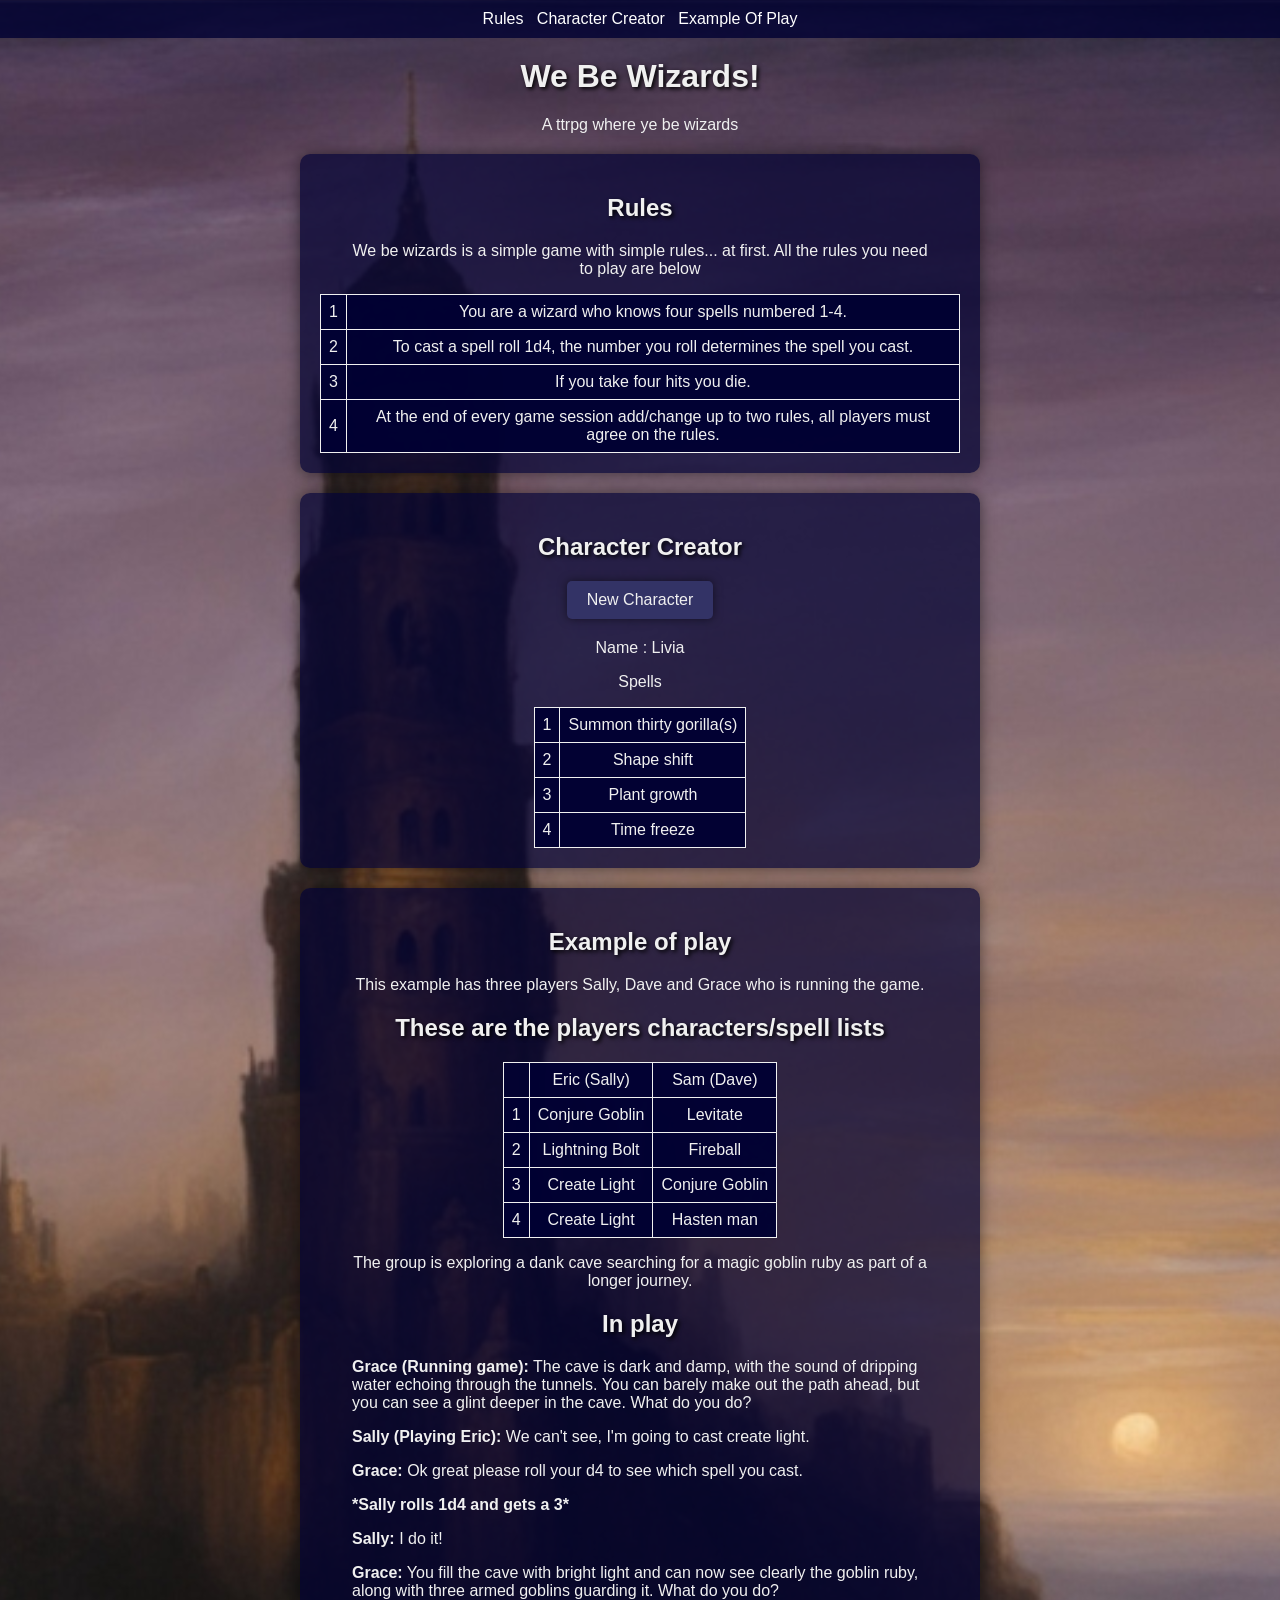
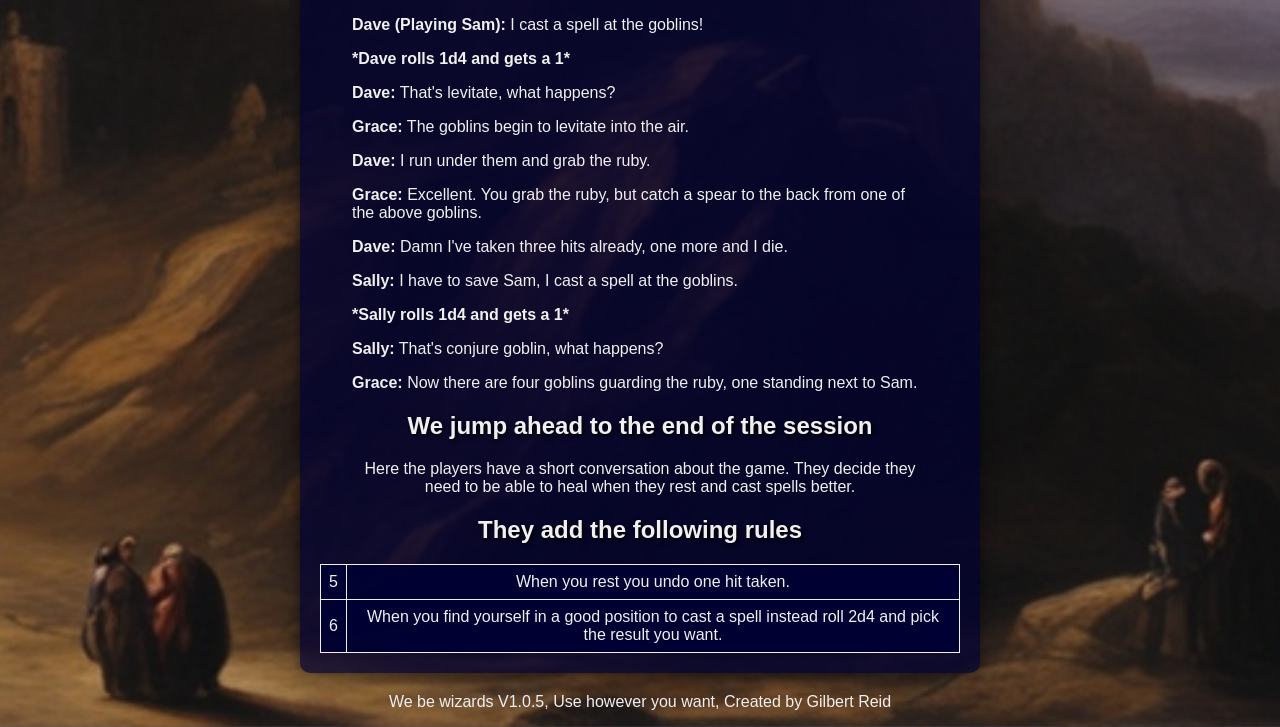
==== index.html @ 0f16133d "updating the image to one with free usage rights" ====
<!DOCTYPE html>
<html>

<head>
    <meta charset="UTF-8">
    <meta name="author" content="Gilbert Reid">
    <meta name="description" content="A game for wizards">
    <meta name="viewport" content="width=device-width, initial-scale=1.0">
    <link href="styles.css" rel="stylesheet">
    <title>We Be Wizards</title>
</head>

<body>
    <nav>
        <a href="#rules">&nbsp;Rules&nbsp;</a>
        <a href="#character-creator">&nbsp;Character Creator&nbsp;</a>
        <a href="#play-example">&nbsp;Example Of Play&nbsp;</a>
    </nav>

    <header>
        <h1>We Be Wizards!</h1>
        <p>A ttrpg where ye be wizards</p>
    </header>

    <section id="rules">
        <h1>Rules</h1>
        <p>We be wizards is a simple game with simple rules... at first. All the rules you need to play are below</p>
        <table>
            <tr>
                <td>1</td>
                <td>You are a wizard who knows four spells numbered 1-4.</td>
            </tr>
            <tr>
                <td>2</td>
                <td>To cast a spell roll 1d4, the number you roll determines the spell you cast.</td>
            </tr>
            <tr>
                <td>3</td>
                <td>If you take four hits you die.</td>
            </tr>
            <tr>
                <td>4</td>
                <td>At the end of every game session add/change up to two rules, all players must agree on the rules.</td>
            </tr>
        </table>
    </section>

    <section id="character-creator">
        <h1>Character Creator</h1>
        <a><button onclick="generateCharacter()">New Character</button></a>
        
        <p>Name : <span id="characterName">?</span></p>
        <p>Spells</p>
        <table>
            <tr>
                <td>1</td>
                <td><span id="spell1">?</span></td>
            </tr>
            <tr>
                <td>2</td>
                <td><span id="spell2">?</span></td>
            </tr>
            <tr>
                <td>3</td>
                <td><span id="spell3">?</span></td>
            </tr>
            <tr>
                <td>4</td>
                <td><span id="spell4">?</span></td>
            </tr>
        </table>
    </section>

    <section id="play-example">
        <h1>Example of play</h1>
        <p>This example has three players Sally, Dave and Grace who is running the game.</p>
        <h1>These are the players characters/spell lists</h1>
        <table>
            <th>
                <td>Eric (Sally)</td>
                <td>Sam (Dave)</td>
            </th>
            <tr>
                <td>1</td>
                <td>Conjure Goblin</td>
                <td>Levitate</td>
            </tr>
            <tr>
                <td>2</td>
                <td>Lightning Bolt</td>
                <td>Fireball</td>
            </tr>
            <tr>
                <td>3</td>
                <td>Create Light</td>
                <td>Conjure Goblin</td>
            </tr>
            <tr>
                <td>4</td>
                <td>Create Light</td>
                <td>Hasten man</td>

            </tr>
        </table>

        <p>The group is exploring a dank cave searching for a magic goblin ruby as part of a longer journey.</p>

        <h1>In play</h1>

        <p class="left"><b>Grace (Running game):</b> The cave is dark and damp, with the sound of dripping water echoing through the tunnels. You can barely make out the path ahead, but you can see a glint deeper in the cave. What do you do?</p>

        <p class="left"><b>Sally (Playing Eric):</b> We can't see, I'm going to cast create light.</p>

        <p class="left"><b>Grace:</b> Ok great please roll your d4 to see which spell you cast.</p>

        <p class="left"><b>*Sally rolls 1d4 and gets a 3*</b></p>

        <p class="left"><b>Sally:</b> I do it!</p>

        <p class="left"><b>Grace:</b> You fill the cave with bright light and can now see clearly the goblin ruby, along with three armed goblins guarding it. What do you do?</p>

        <p class="left"><b>Dave (Playing Sam):</b> I cast a spell at the goblins!</p>

        <p class="left"><b>*Dave rolls 1d4 and gets a 1*</b></p>

        <p class="left"><b>Dave:</b> That's levitate, what happens?</p>

        <p class="left"><b>Grace:</b> The goblins begin to levitate into the air.</p>

        <p class="left"><b>Dave:</b> I run under them and grab the ruby.</p>

        <p class="left"><b>Grace:</b> Excellent. You grab the ruby, but catch a spear to the back from one of the above goblins.</p>

        <p class="left"><b>Dave:</b> Damn I've taken three hits already, one more and I die.</p>

        <p class="left"><b>Sally:</b> I have to save Sam, I cast a spell at the goblins.</p>

        <p class="left"><b>*Sally rolls 1d4 and gets a 1*</b></p>

        <p class="left"><b>Sally:</b> That's conjure goblin, what happens?</p>

        <p class="left"><b>Grace:</b> Now there are four goblins guarding the ruby, one standing next to Sam.</p>

        <h1>We jump ahead to the end of the session</h1>

        <p class="centre">Here the players have a short conversation about the game. They decide they need to be able to heal when they rest and cast spells better.</p>
        <h1>They add the following rules</h1>

        <table>
            <tr>
                <td>5</td>
                <td>When you rest you undo one hit taken.</td>
            </tr>
            <tr>
                <td>6</td>
                <td>When you find yourself in a good position to cast a spell instead roll 2d4 and pick the result you want.</td>
            </tr>
        </table>
        
    </section>

    <script src="randomCharacter.js"></script>
</body>

<footer>
    <p>We be wizards V1.0.5, Use however you want, Created by Gilbert Reid</p>
</footer>

</html>
---- styles.css ----
body {
    font-family: Arial, sans-serif;
    margin: 0;
    padding: 0;
    background-image: url('towerBackground.jpg');
    background-size: cover;
    background-position: center;
    color: #f0f0f0; /* Light text color for better readability */
}

nav {
    background-color: rgba(0, 0, 50, 0.8); /* Dark blue, semi-transparent */
    padding: 10px;
    text-align: center;
}

nav ul {
    list-style-type: none;
    margin: 0;
    padding: 0;
    overflow: hidden;
}

nav ul li {
    display: inline;
    margin-right: 10px;
}

nav ul li a {
    color: #f0f0f0; /* Light text color */
    text-decoration: none;
    padding: 8px 16px;
}

nav ul li a:hover {
    background-color: #575757; /* Slightly lighter on hover */
    border-radius: 4px;
}

h1,h2 {
    text-align: center;
    margin-top: 20px;
    color: #f0f0f0; /* Light text color */
    text-shadow: 2px 2px 4px #000000; /* Text shadow for a magical effect */
}

section {
    padding: 20px;
    background-color: rgba(0, 0, 50, 0.7); /* Dark blue, semi-transparent background */
    margin: 20px auto;
    border-radius: 10px;
    box-shadow: 0 0 15px rgba(0, 0, 0, 0.5); /* Subtle shadow for depth */
    align-self: auto;
    width: 50%;

}

@media screen and (max-width: 800px) {
    section {
        width:  80%;
    }
}

table, td {
    border: 1px solid #f0f0f0;
    border-collapse: collapse;
    padding: 8px;
    margin: 0 auto;
    margin-top: 10px;
    background-color: rgba(0, 0, 50, 0.8); /* Dark blue, semi-transparent background for tables */
}

button {
    margin-bottom: 10px;
    display: block;
    margin: 20px auto;
    padding: 10px 20px;
    font-size: 16px;
    background-color: #333366; /* Dark blue button */
    color: #f0f0f0;
    border: none;
    border-radius: 5px;
    cursor: pointer;
    box-shadow: 0 0 10px rgba(0, 0, 0, 0.5); /* Shadow for a magical glow effect */
}

button:hover {
    background-color: #444488; /* Slightly lighter on hover */
}

td {
    text-align: center;
}

p{
    text-align: center;
    padding-left: 5% !important;
    padding-right: 5% !important;
}

.centre{
    text-align: center !important;
    padding-left: 5% !important;
    padding-right: 5% !important;
}

.left{
    text-align: left !important;
} 

/* Default state of the link */
a {
    color: white; /* Change this to your desired color */
    text-decoration: none; /* Removes underline from the link */
  }
  
  /* Visited state of the link */
  a:visited {
    color: white; /* Ensures the link color remains the same after being visited */
  }
  
  /* Hover state of the link */
  a:hover {
    color: darkgray; /* Change this to your desired hover color */
    text-decoration: underline; /* Optional: Add underline on hover */
  }
  
  /* Active state of the link */
  a:active {
    color: gray; /* Change this to your desired active color */
  }
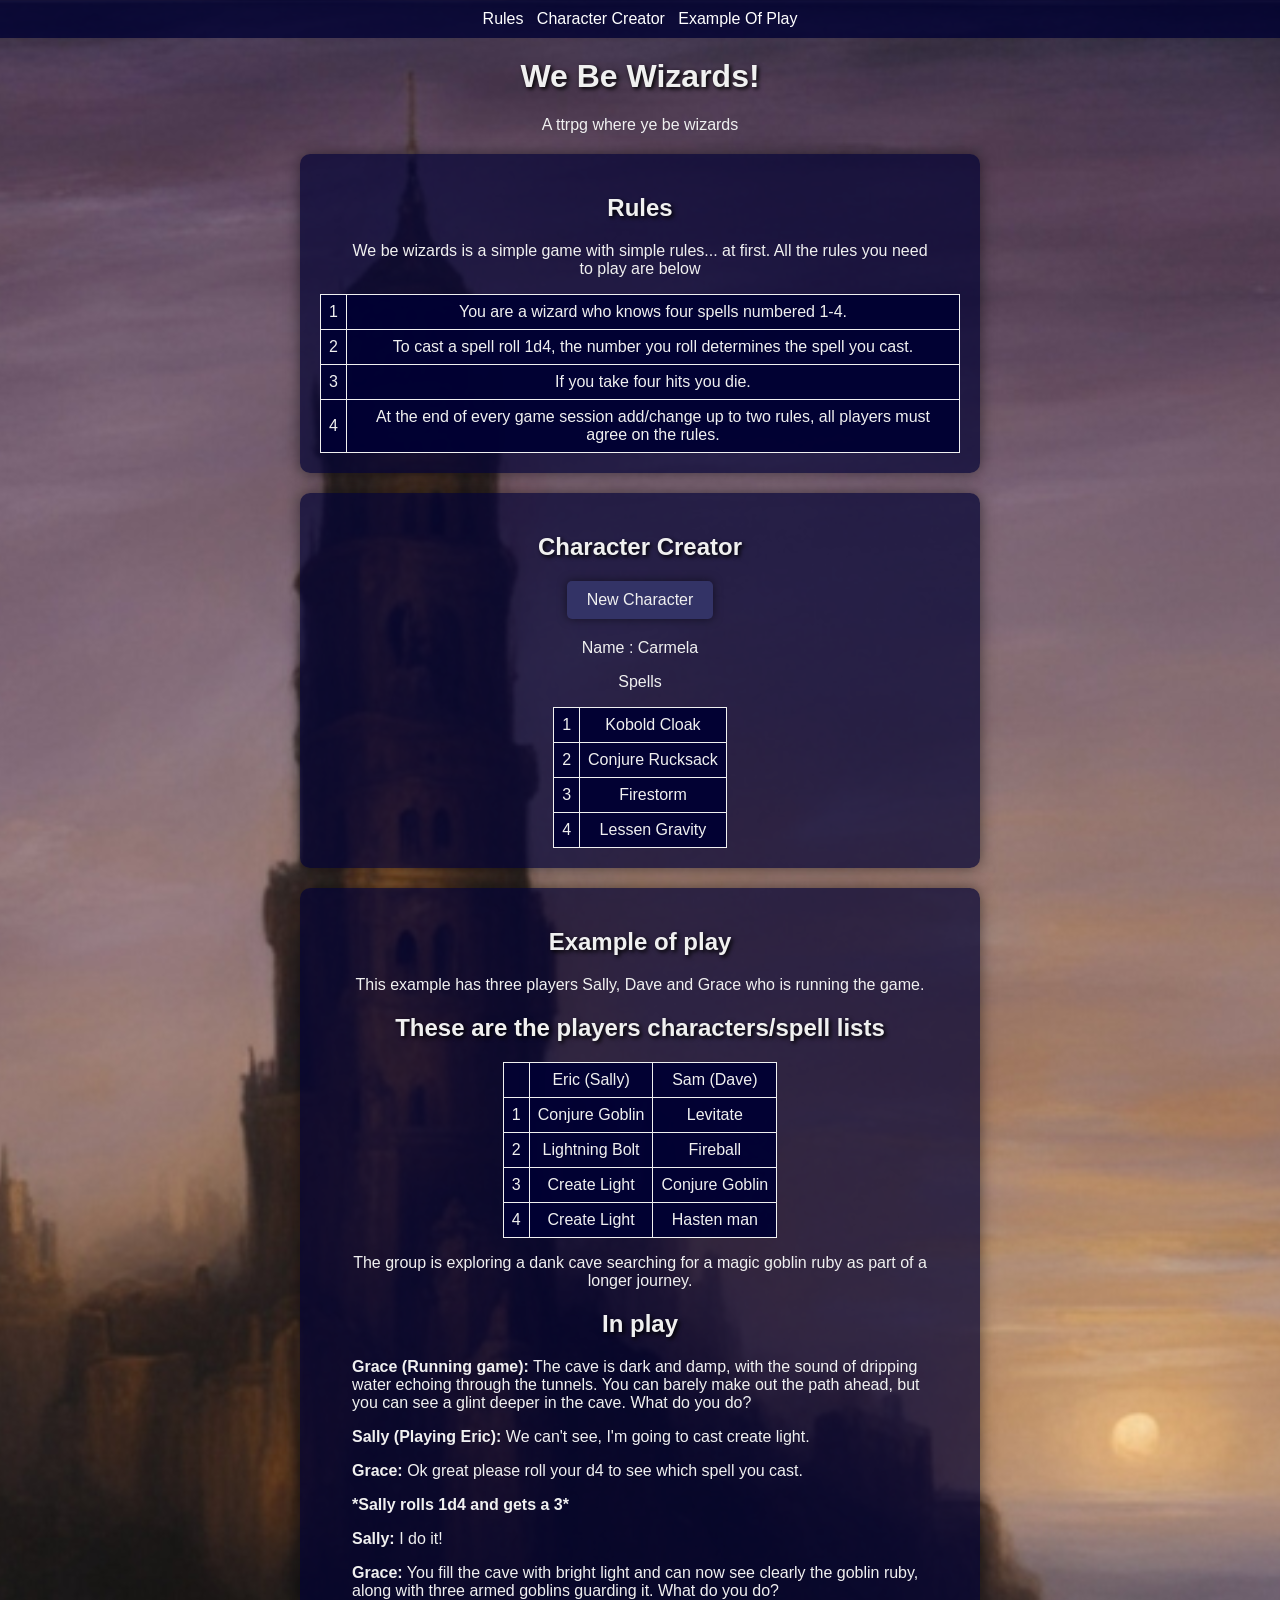
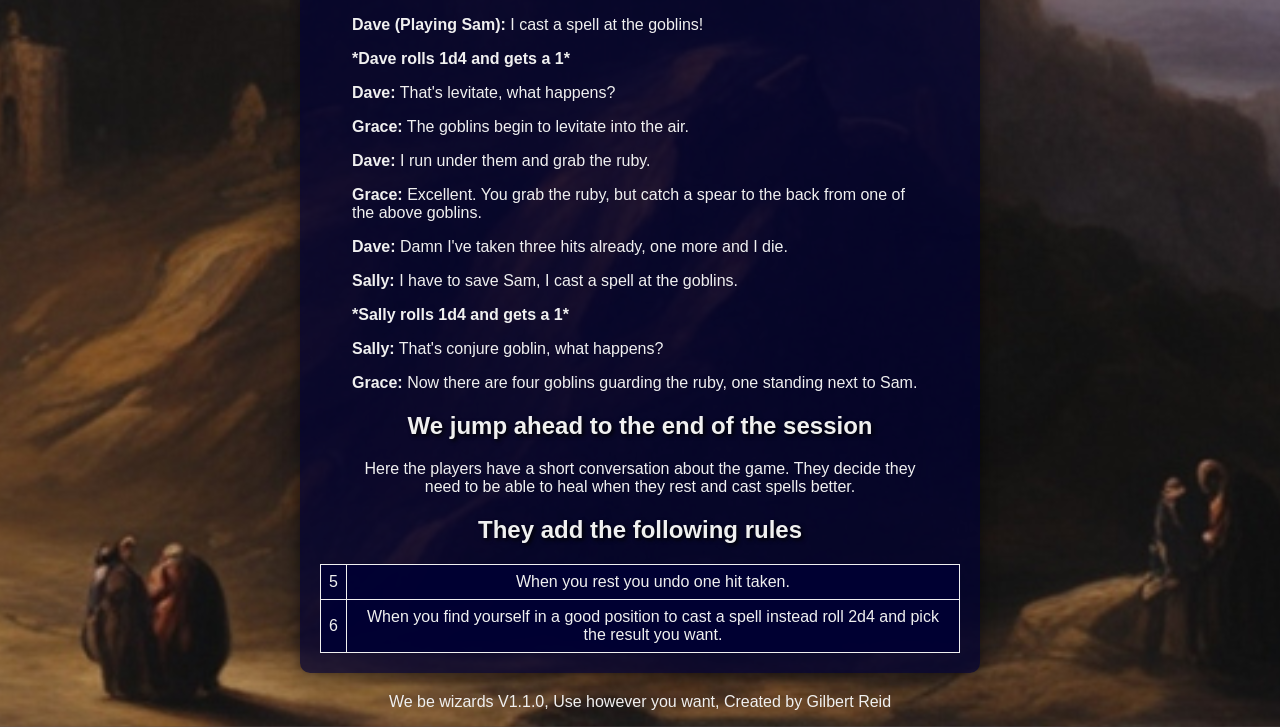
==== commit da4508ab: "Updating default spells" ====
--- a/index.html
+++ b/index.html
@@ -163,7 +163,7 @@
 </body>
 
 <footer>
-    <p>We be wizards V1.0.5, Use however you want, Created by Gilbert Reid</p>
+    <p>We be wizards V1.1.0, Use however you want, Created by Gilbert Reid</p>
 </footer>
 
 </html>
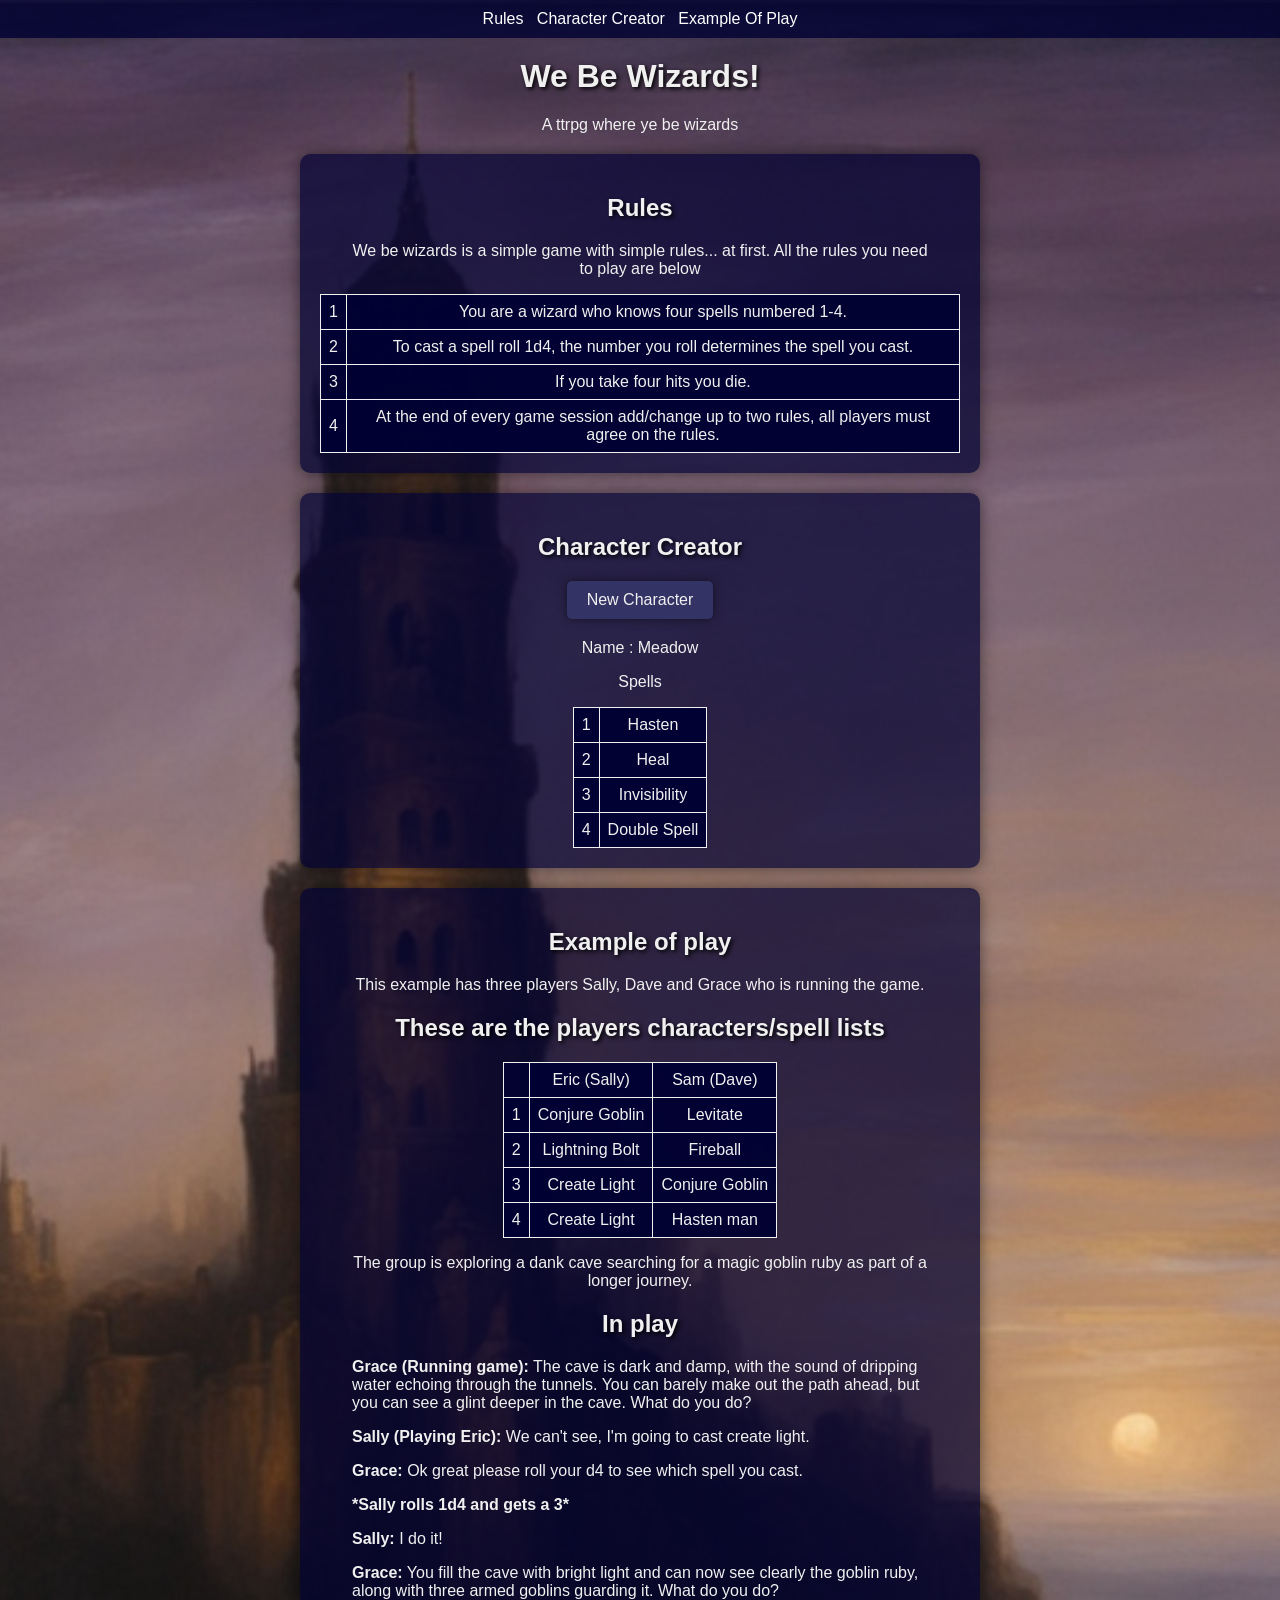
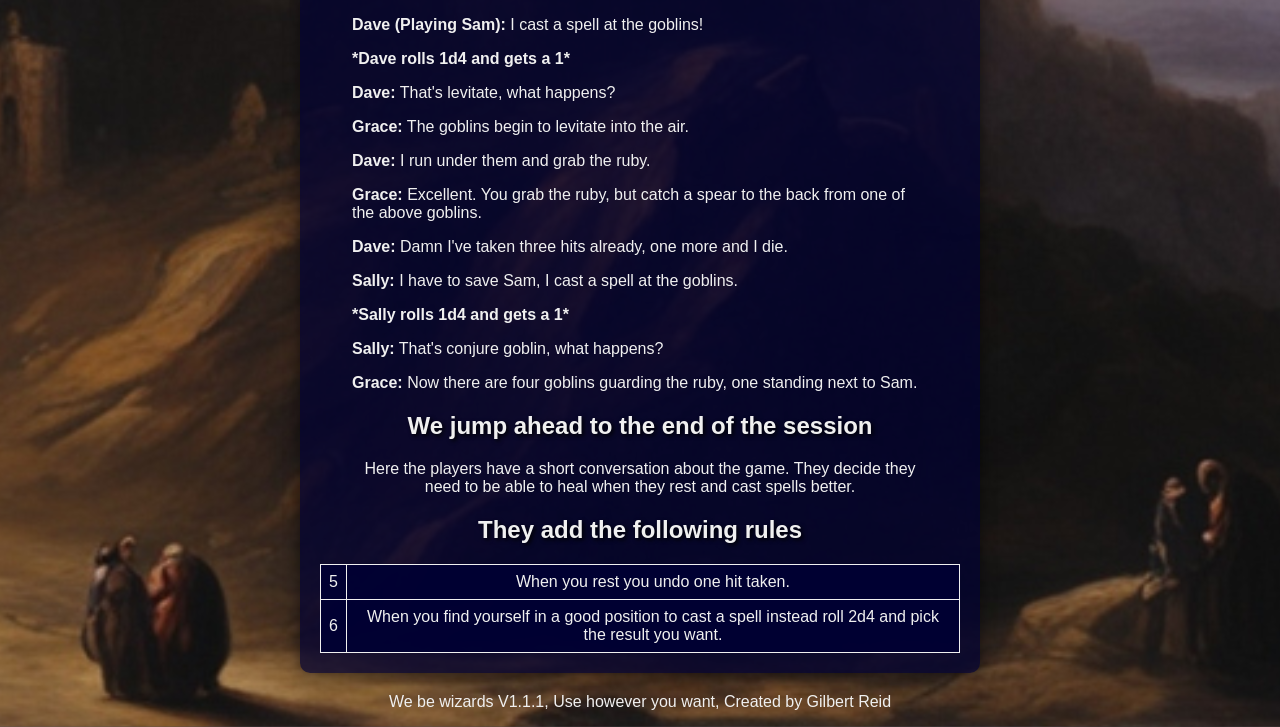
==== commit 1c895657: "altering the step spell" ====
--- a/index.html
+++ b/index.html
@@ -163,7 +163,7 @@
 </body>
 
 <footer>
-    <p>We be wizards V1.1.0, Use however you want, Created by Gilbert Reid</p>
+    <p>We be wizards V1.1.1, Use however you want, Created by Gilbert Reid</p>
 </footer>
 
 </html>
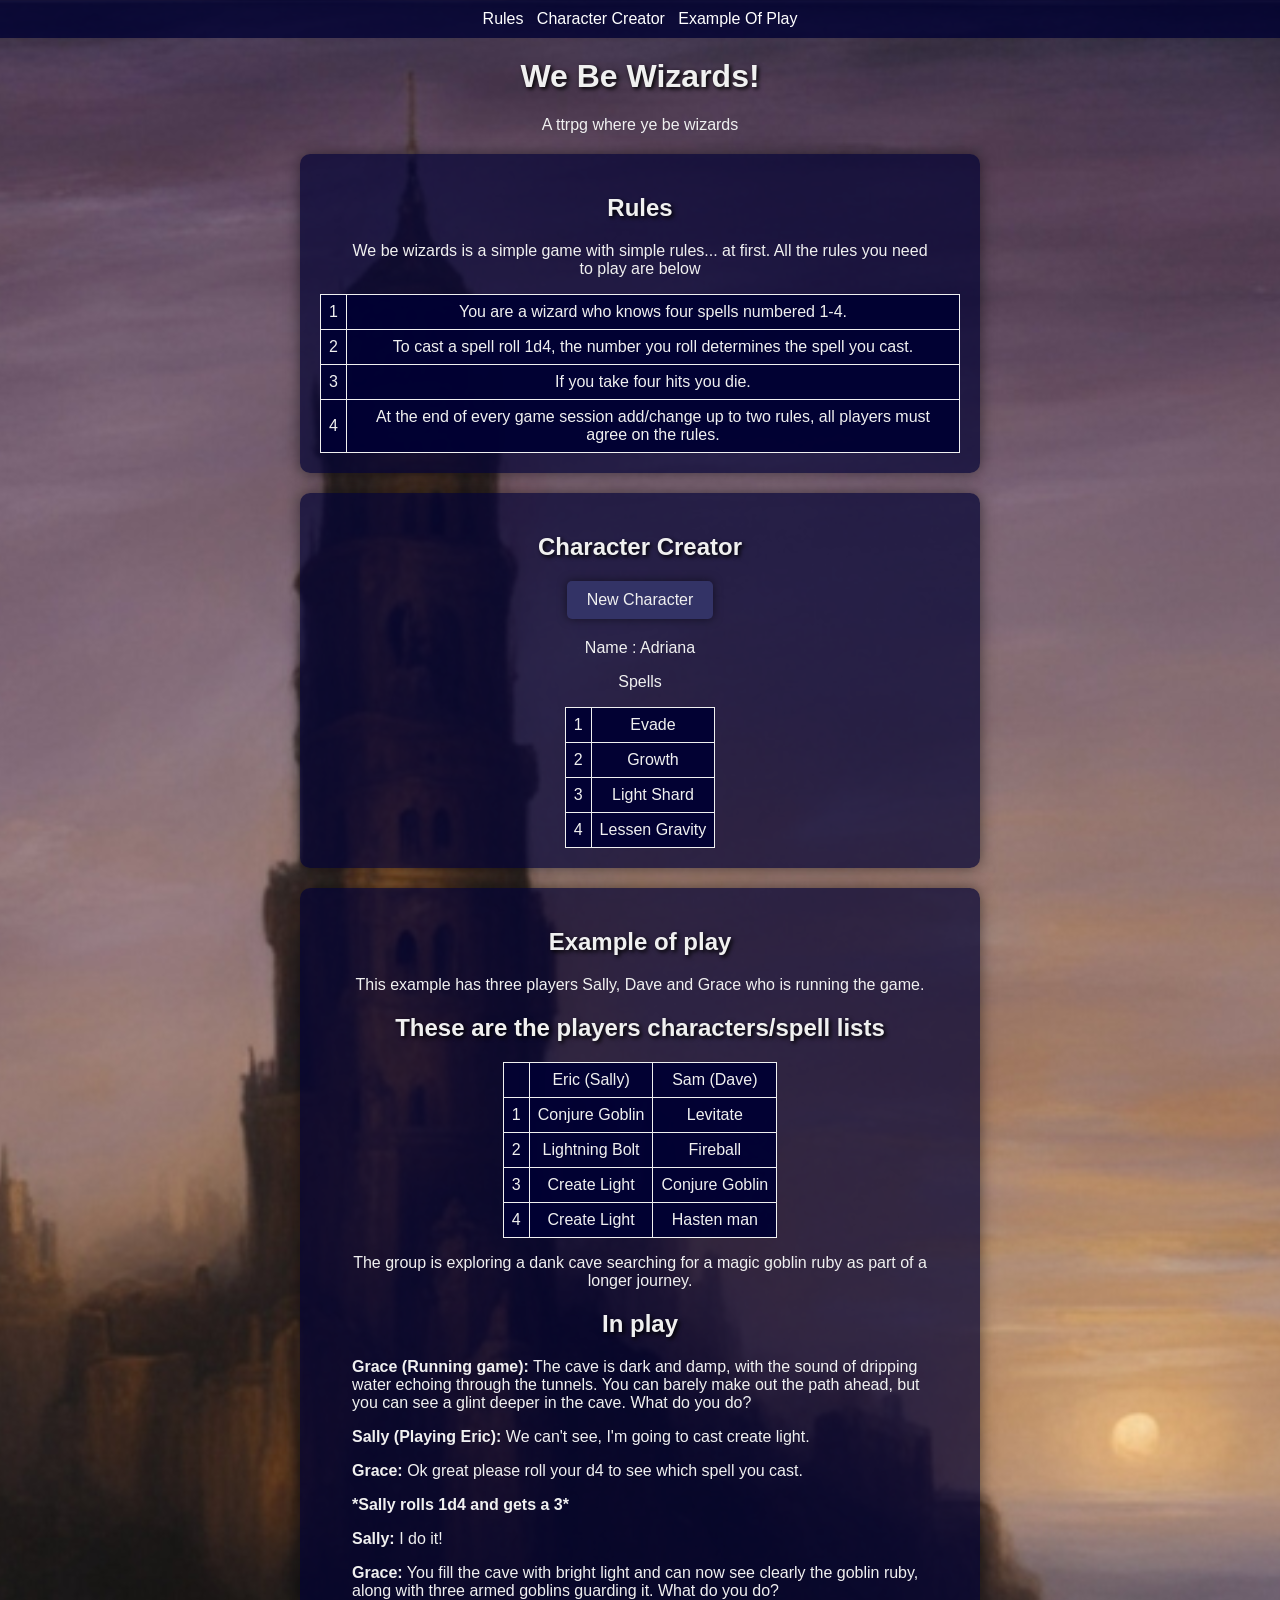
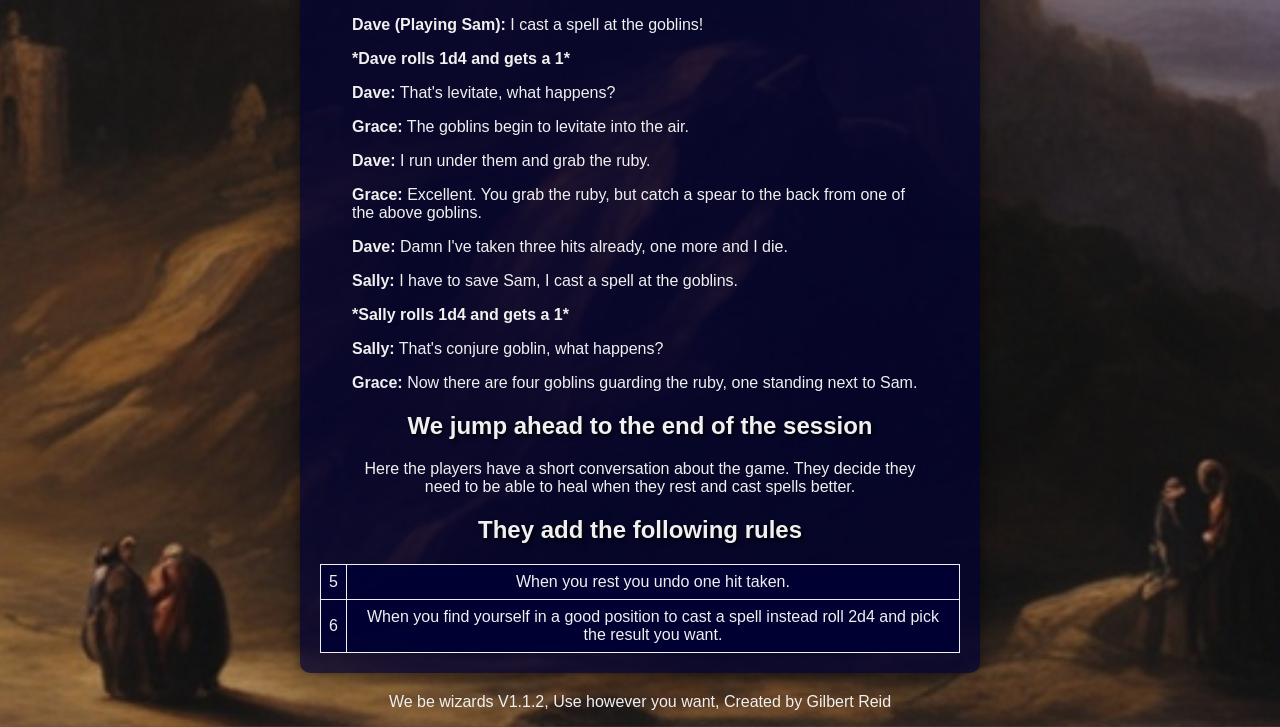
==== commit d0c0ba90: "updated weighting of spells in the gen" ====
--- a/index.html
+++ b/index.html
@@ -163,7 +163,7 @@
 </body>
 
 <footer>
-    <p>We be wizards V1.1.1, Use however you want, Created by Gilbert Reid</p>
+    <p>We be wizards V1.1.2, Use however you want, Created by Gilbert Reid</p>
 </footer>
 
 </html>
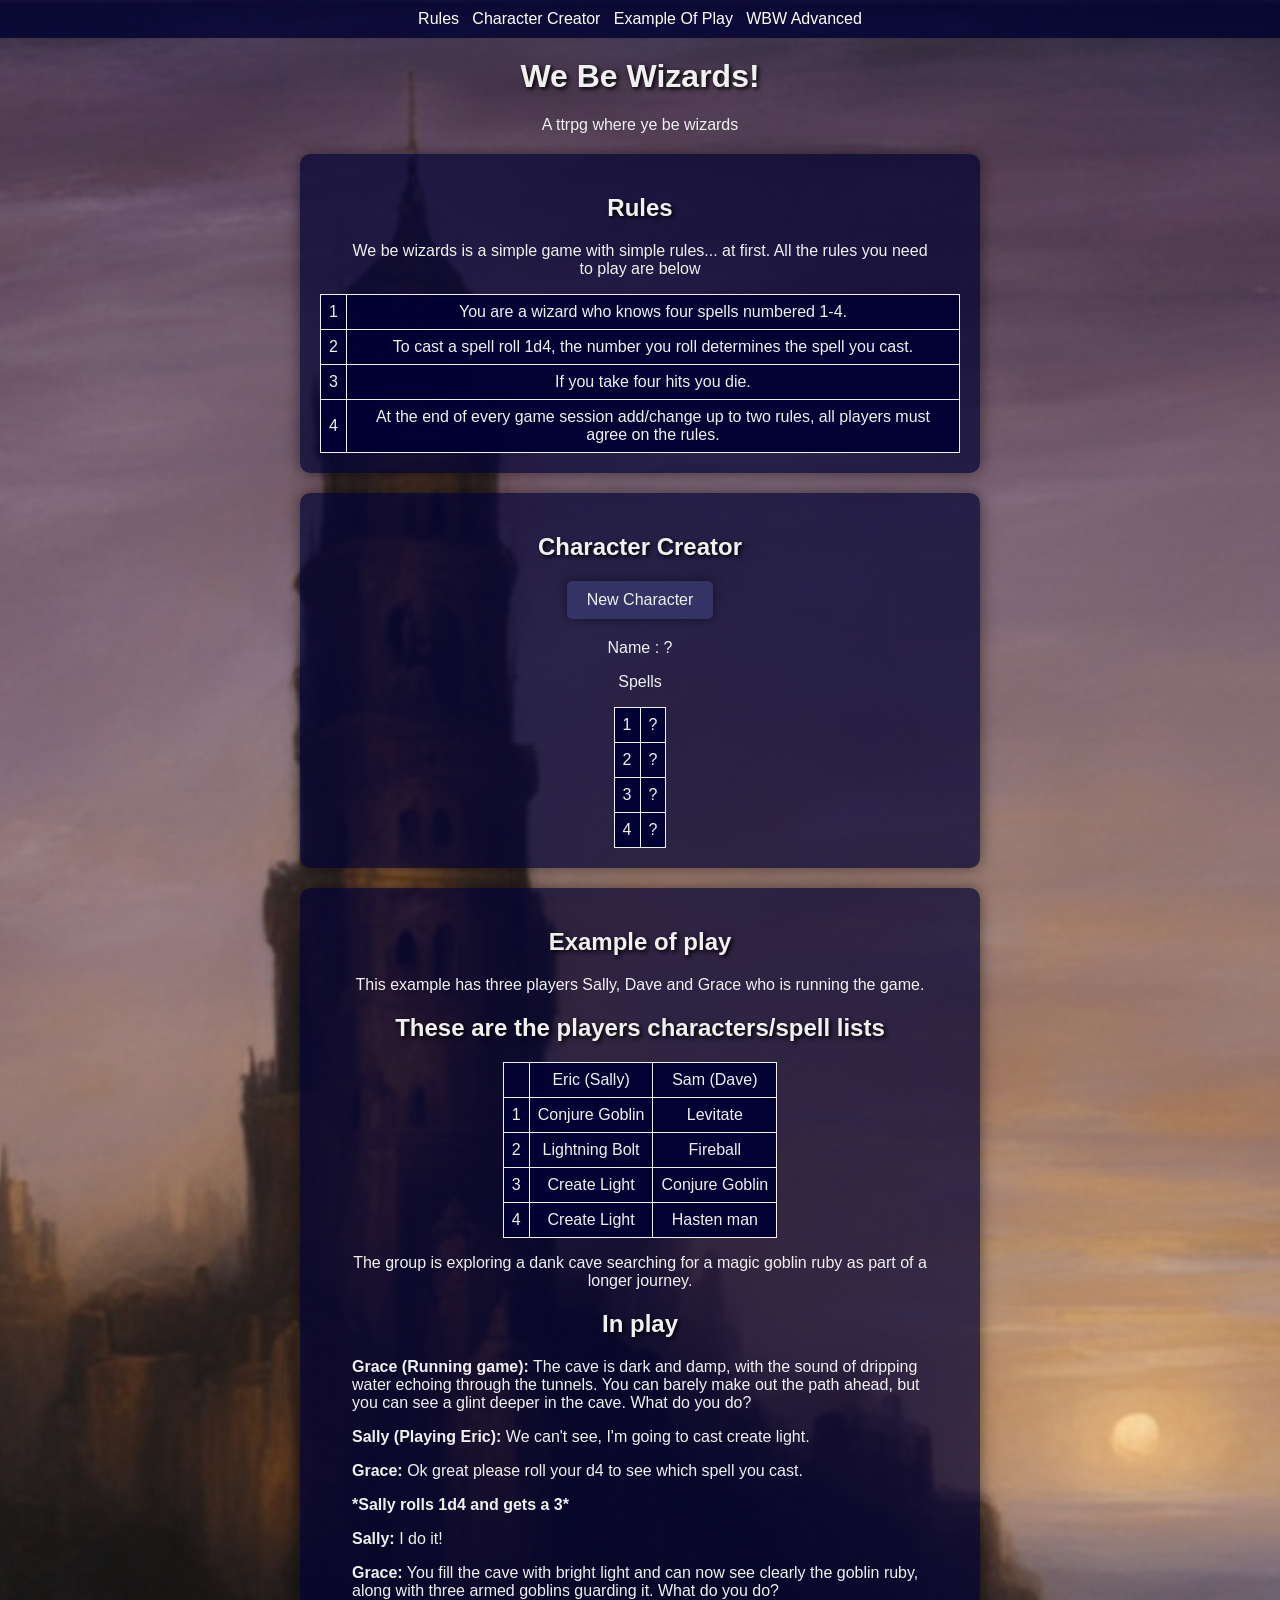
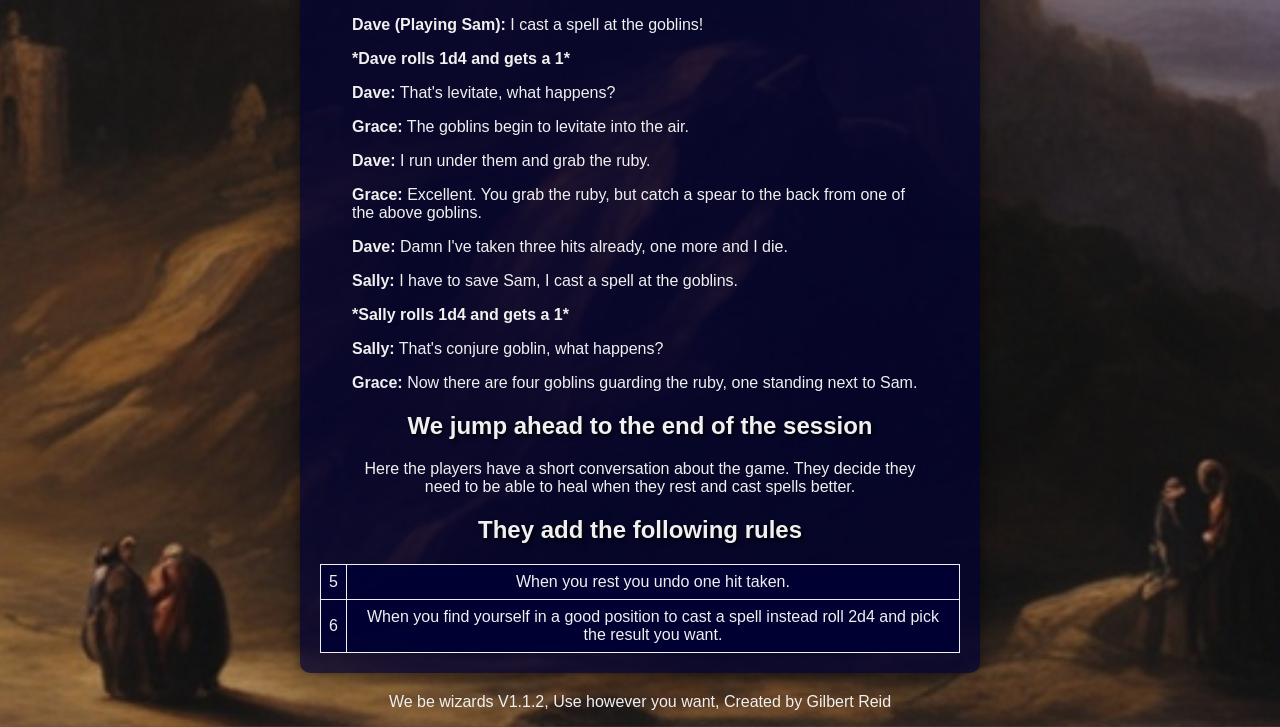
==== commit e8fcc853: "custom footer and advanced page" ====
--- a/index.html
+++ b/index.html
@@ -15,6 +15,7 @@
         <a href="#rules">&nbsp;Rules&nbsp;</a>
         <a href="#character-creator">&nbsp;Character Creator&nbsp;</a>
         <a href="#play-example">&nbsp;Example Of Play&nbsp;</a>
+        <a href="advanced.html">&nbsp;WBW Advanced&nbsp;</a>
     </nav>
 
     <header>
@@ -160,10 +161,11 @@
     </section>
 
     <script src="randomCharacter.js"></script>
+    <script src="footer.js"></script>
 </body>
 
 <footer>
-    <p>We be wizards V1.1.2, Use however you want, Created by Gilbert Reid</p>
+    <p id="footer"></p>
 </footer>
 
 </html>
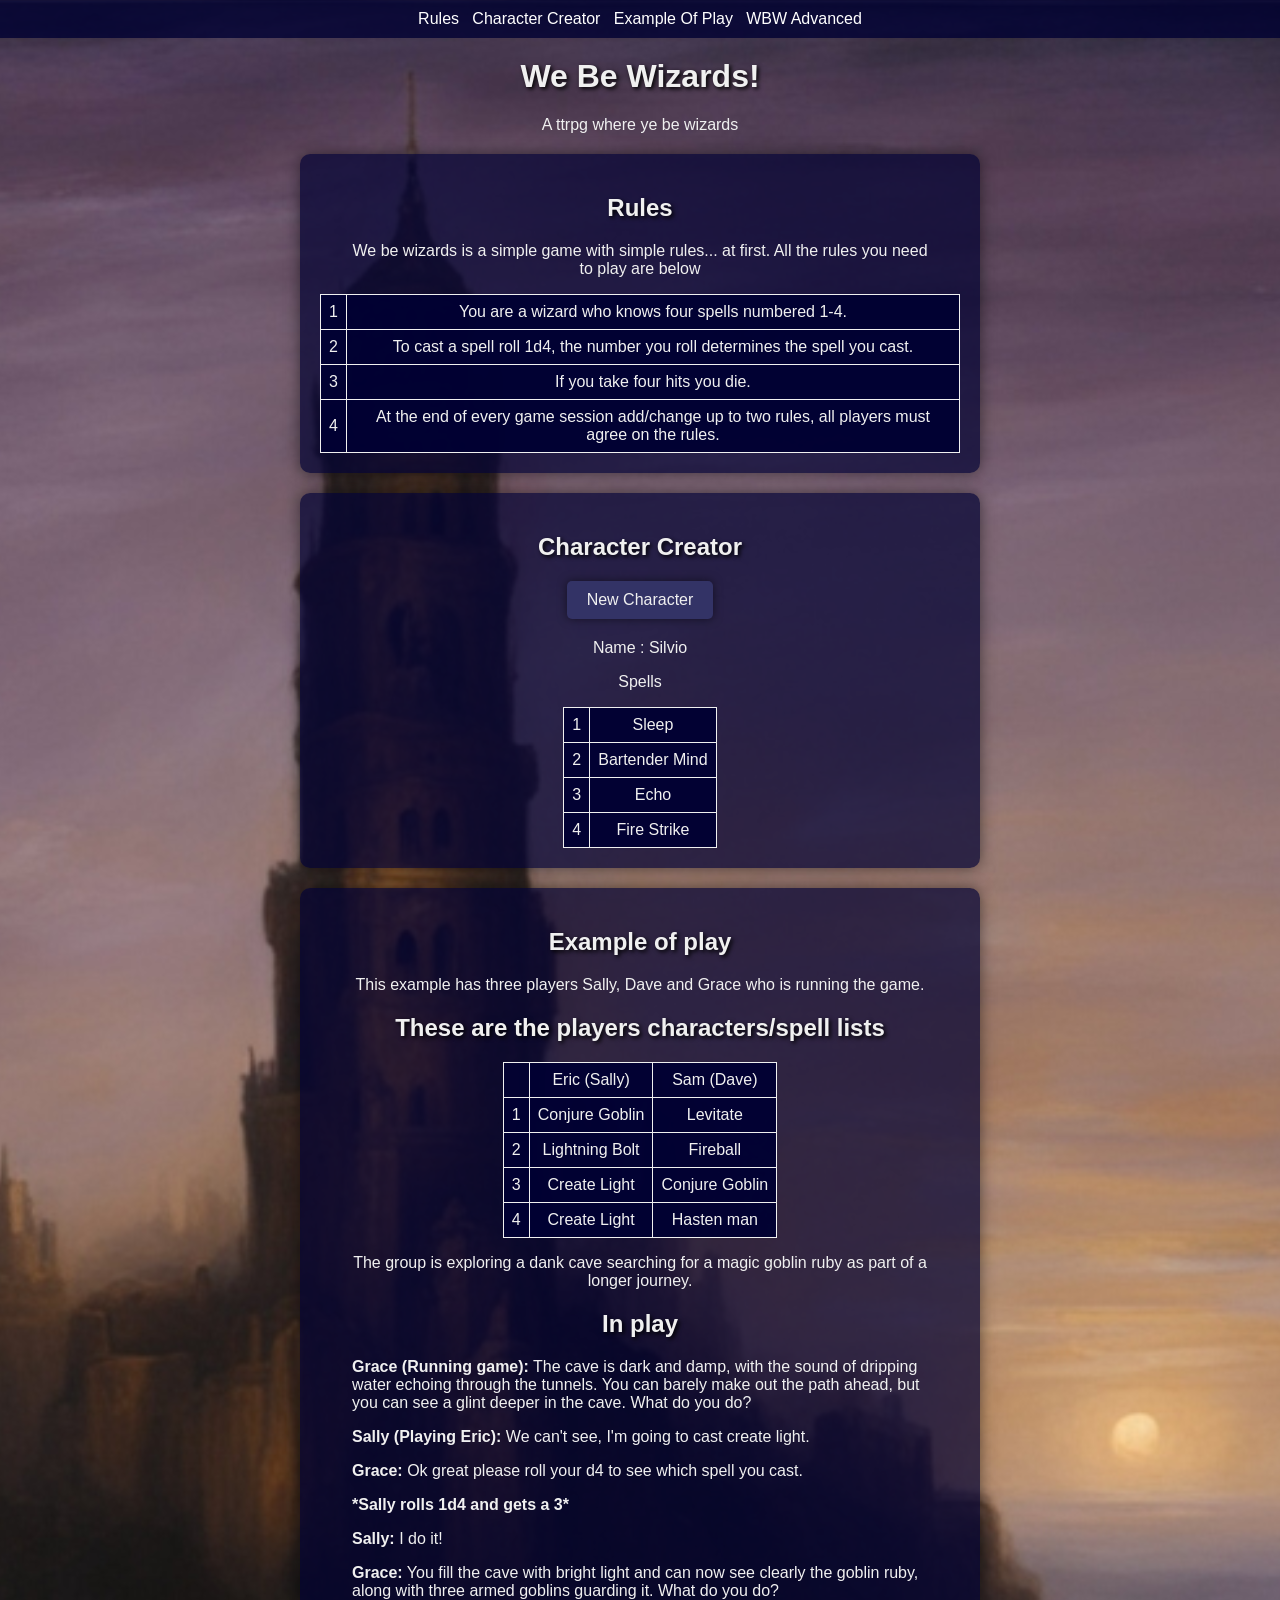
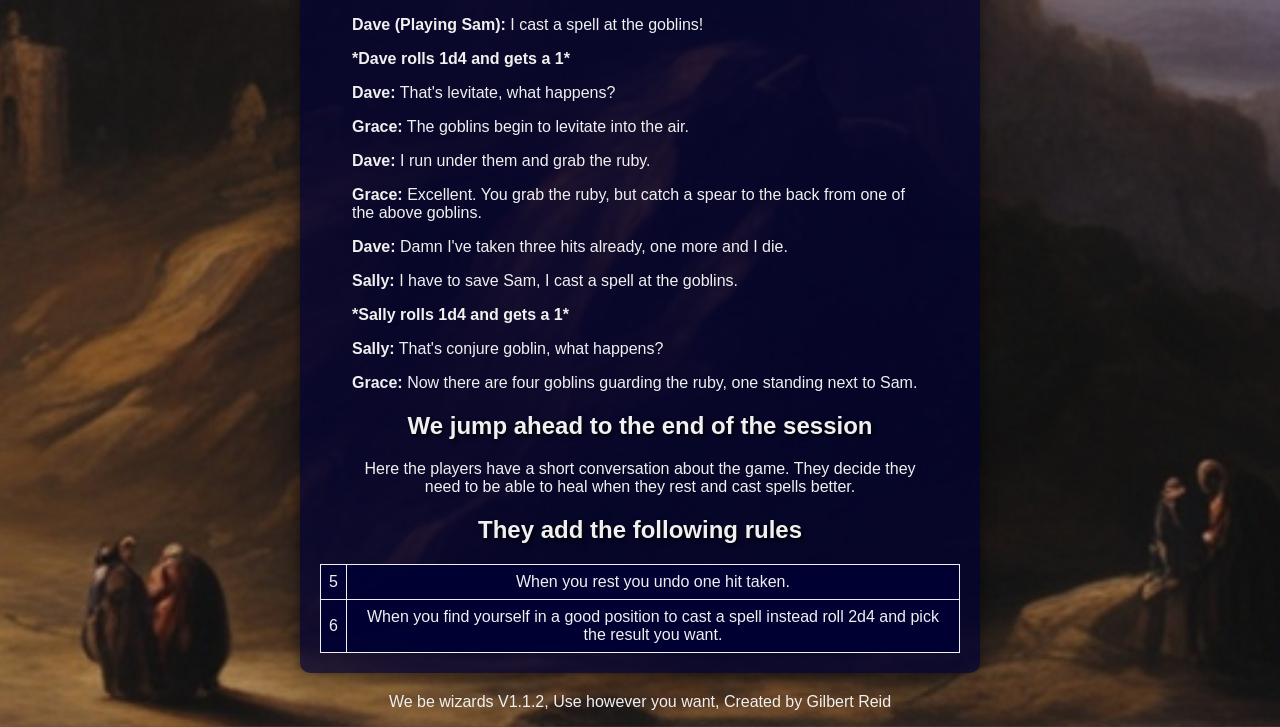
==== commit db11d648: "fixing no character bug by consolidating js" ====
--- a/index.html
+++ b/index.html
@@ -161,7 +161,6 @@
     </section>
 
     <script src="randomCharacter.js"></script>
-    <script src="footer.js"></script>
 </body>
 
 <footer>
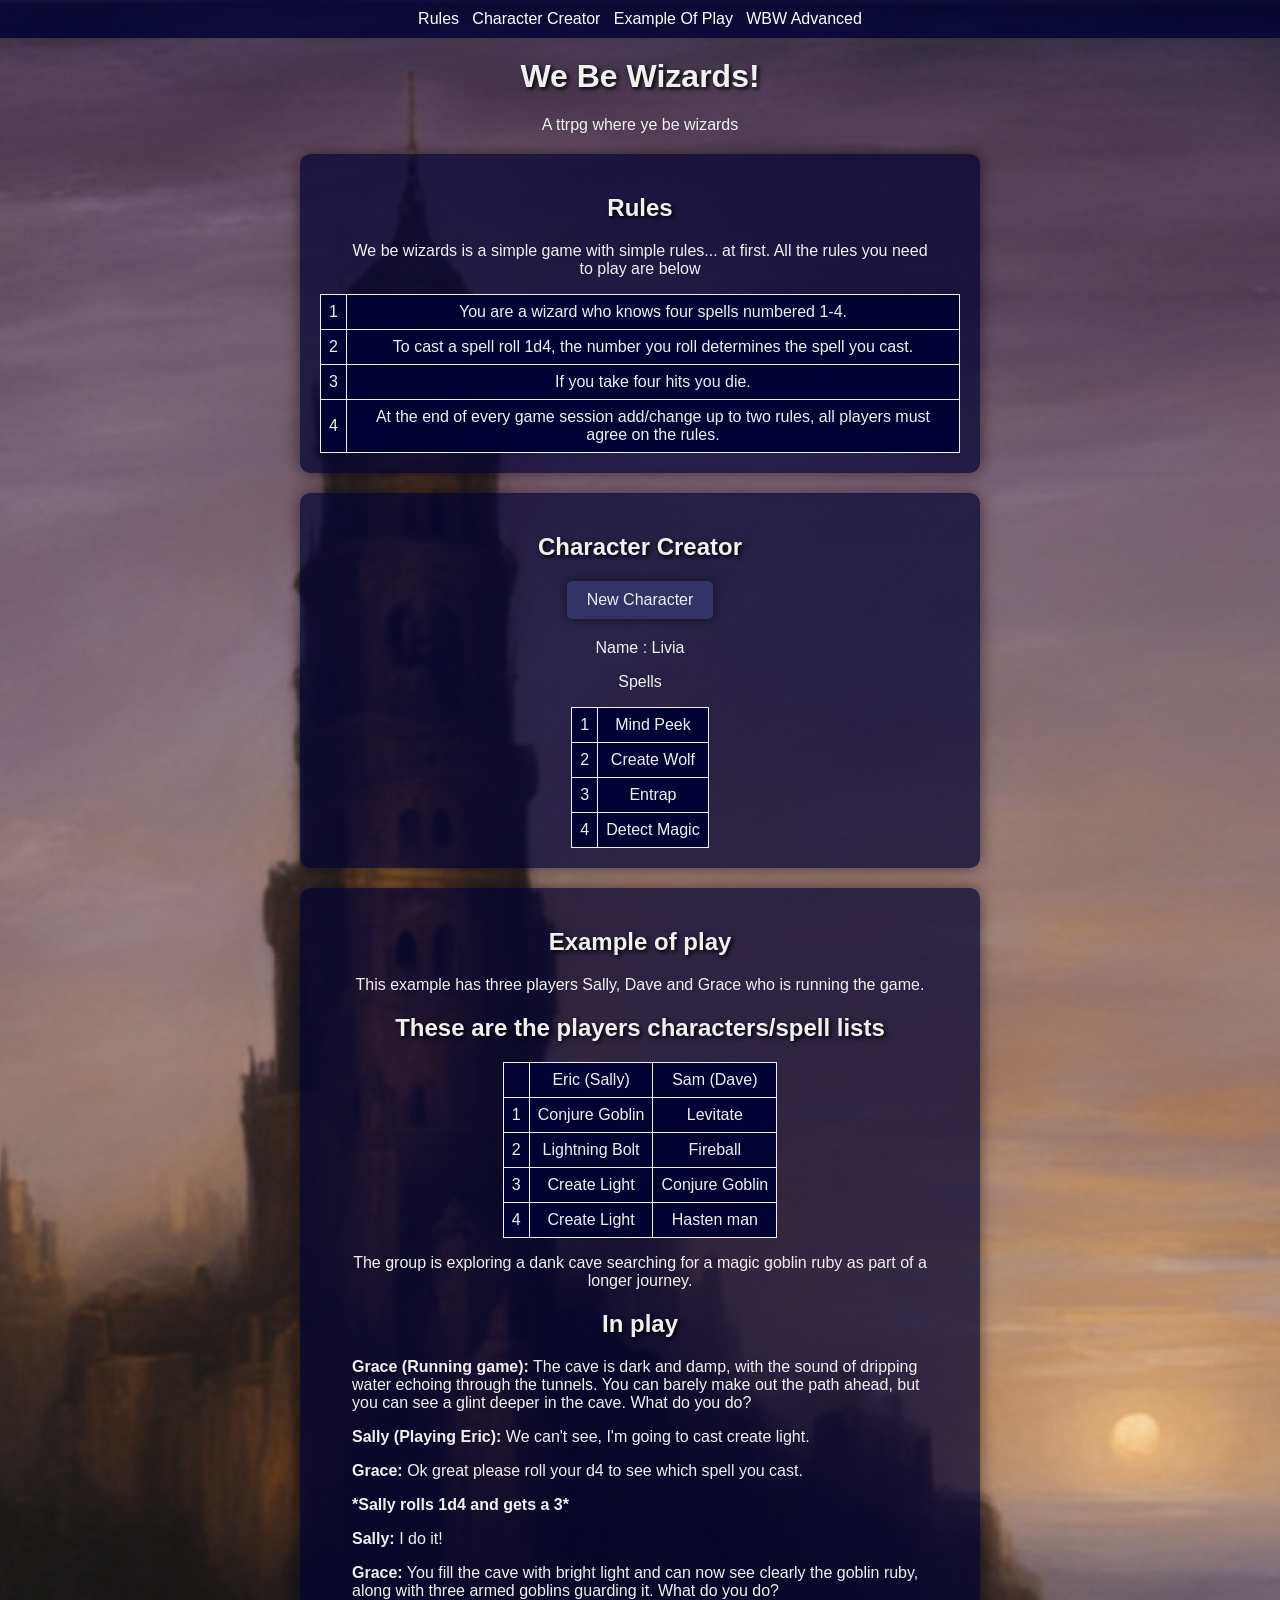
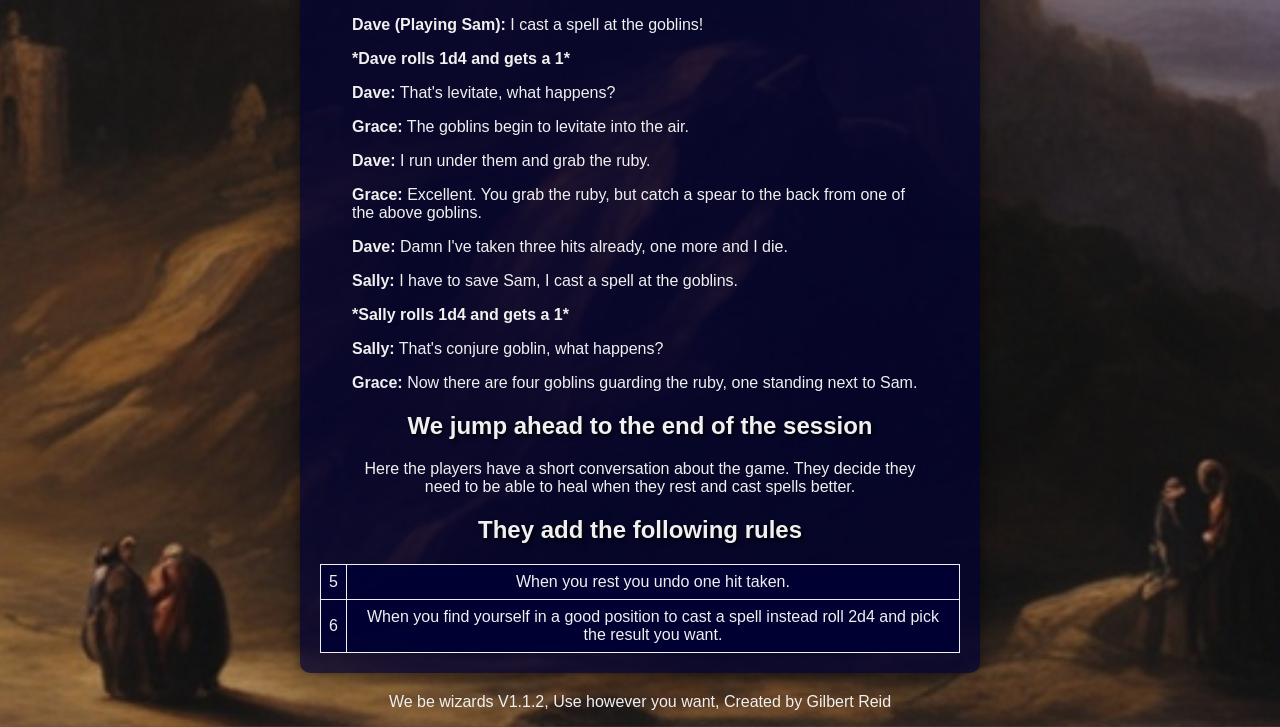
==== commit 4c602f9d: "updating advanced page" ====
--- a/index.html
+++ b/index.html
@@ -160,7 +160,7 @@
         
     </section>
 
-    <script src="randomCharacter.js"></script>
+    <script src="runScript.js"></script>
 </body>
 
 <footer>
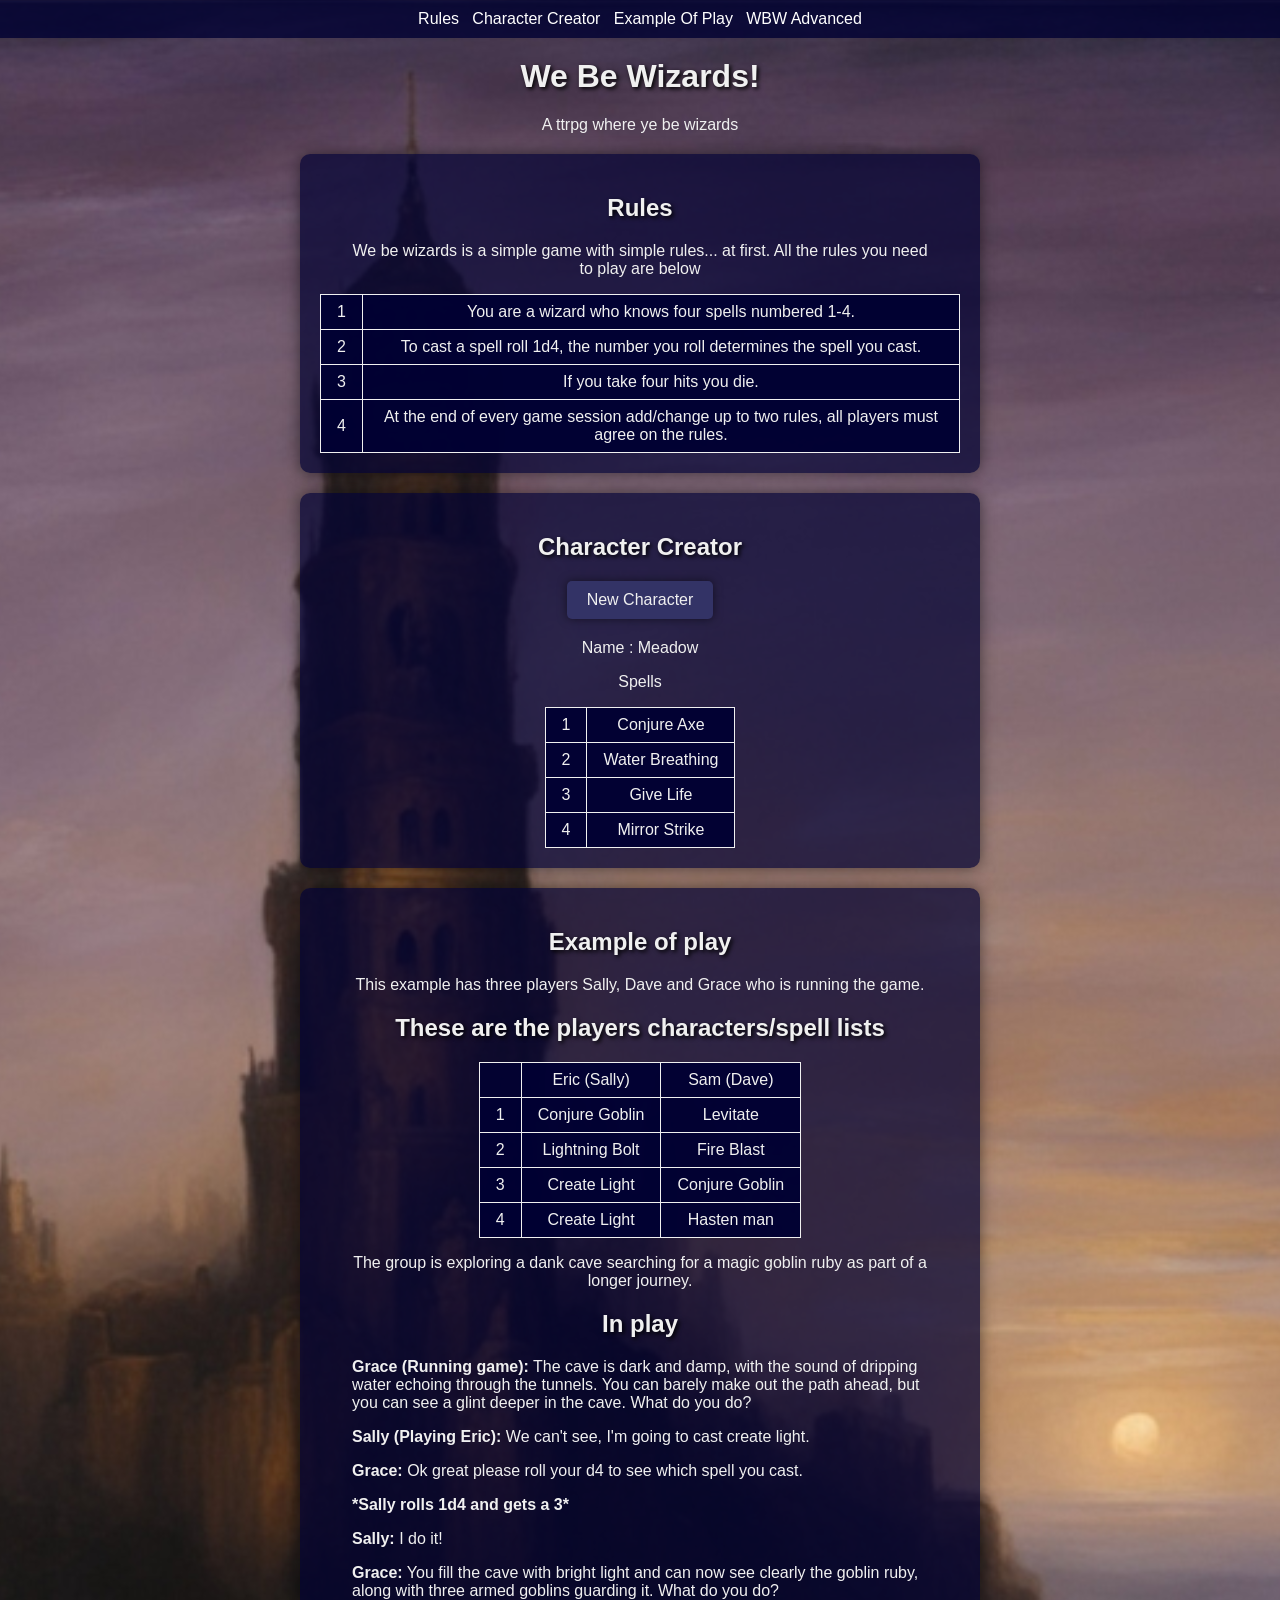
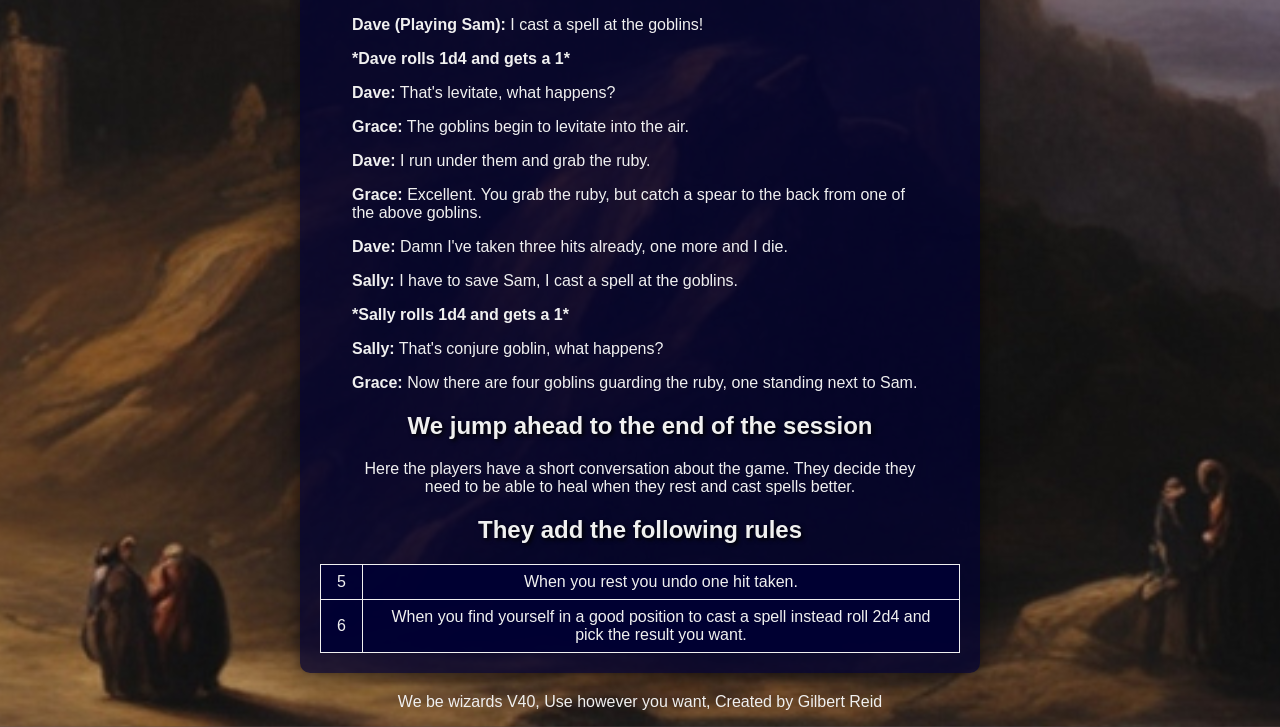
==== commit f9332521: "added list of all spells" ====
--- a/index.html
+++ b/index.html
@@ -89,7 +89,7 @@
             <tr>
                 <td>2</td>
                 <td>Lightning Bolt</td>
-                <td>Fireball</td>
+                <td>Fire Blast</td>
             </tr>
             <tr>
                 <td>3</td>
--- a/styles.css
+++ b/styles.css
@@ -52,7 +52,6 @@
     box-shadow: 0 0 15px rgba(0, 0, 0, 0.5); /* Subtle shadow for depth */
     align-self: auto;
     width: 50%;
-
 }
 
 @media screen and (max-width: 800px) {
@@ -61,13 +60,24 @@
     }
 }
 
+li {
+    color: #f0f0f0; /* Light text color */
+    text-align: center;
+    margin: 10px;
+    list-style-type: none;
+    word-wrap: normal;
+}
+
 table, td {
     border: 1px solid #f0f0f0;
     border-collapse: collapse;
     padding: 8px;
+    padding-left: 16px;
+    padding-right: 16px;
     margin: 0 auto;
     margin-top: 10px;
     background-color: rgba(0, 0, 50, 0.8); /* Dark blue, semi-transparent background for tables */
+    table-layout: fixed;
 }
 
 button {
